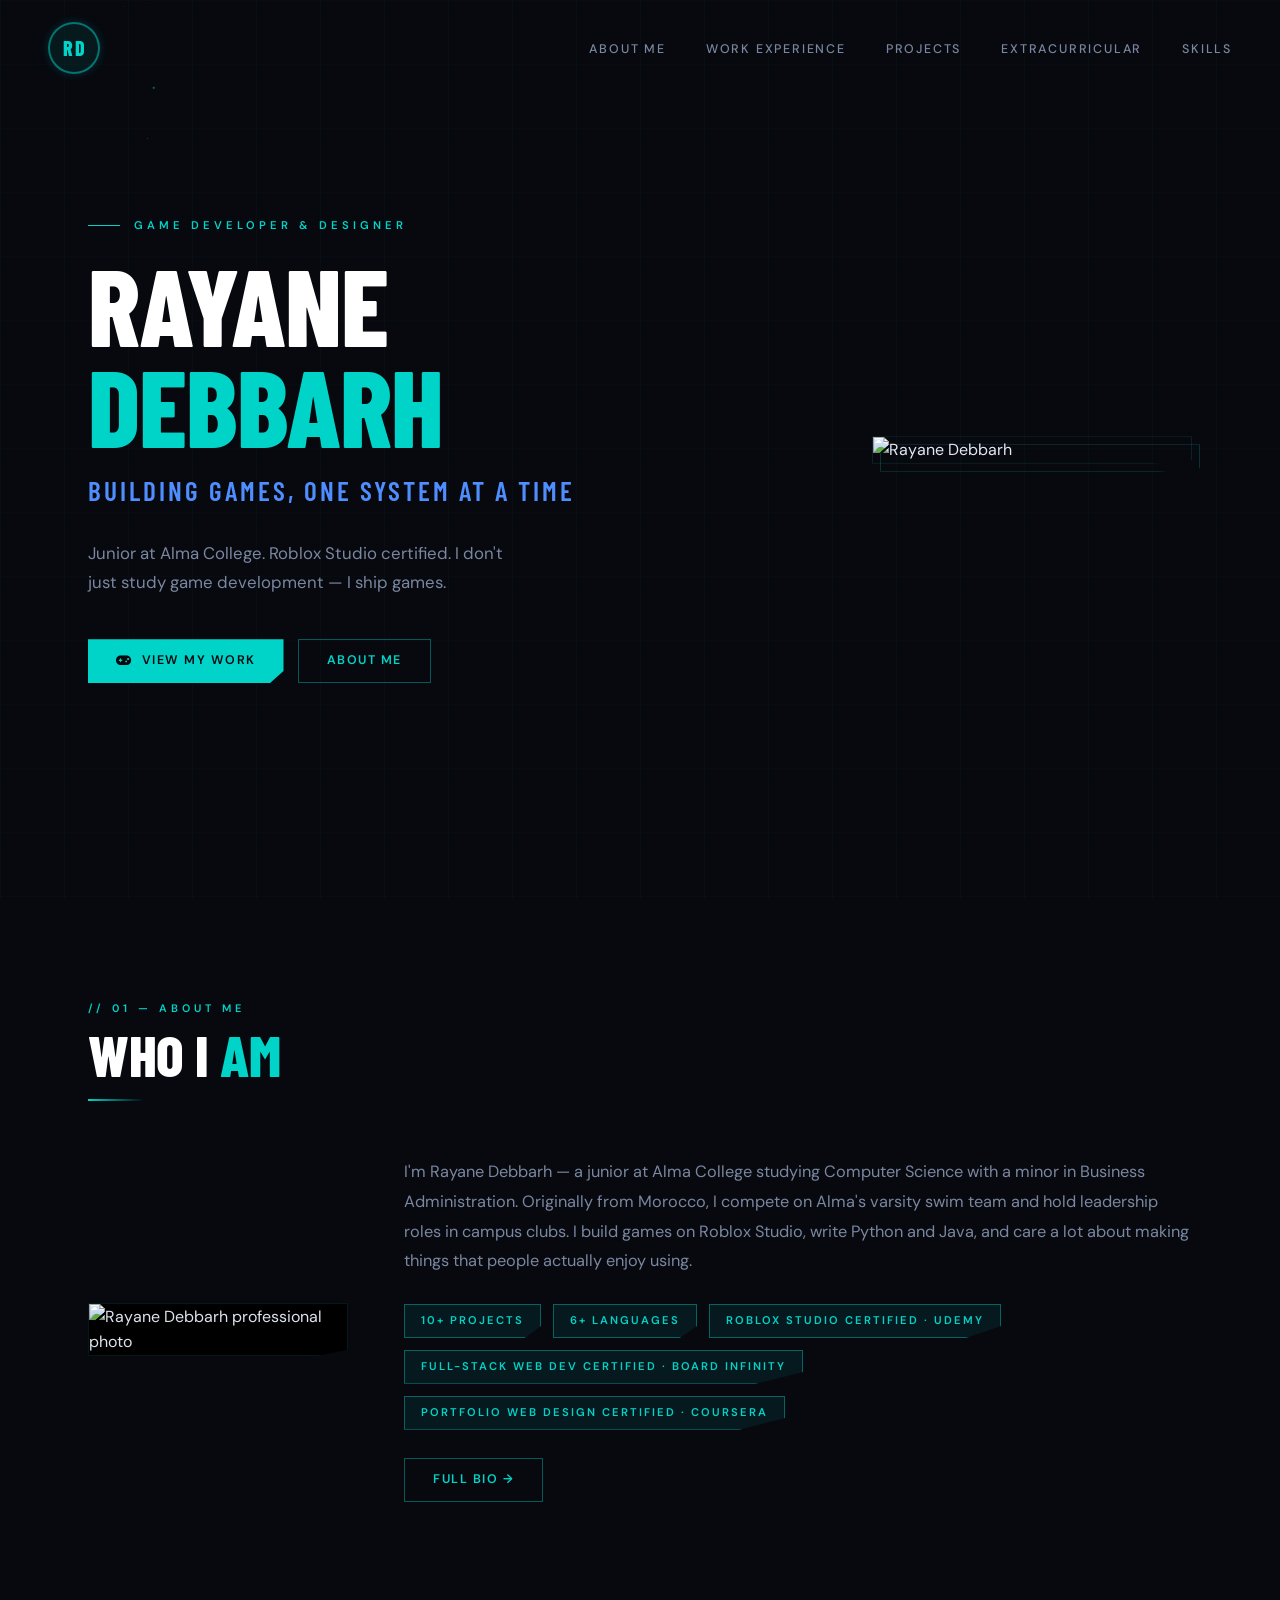
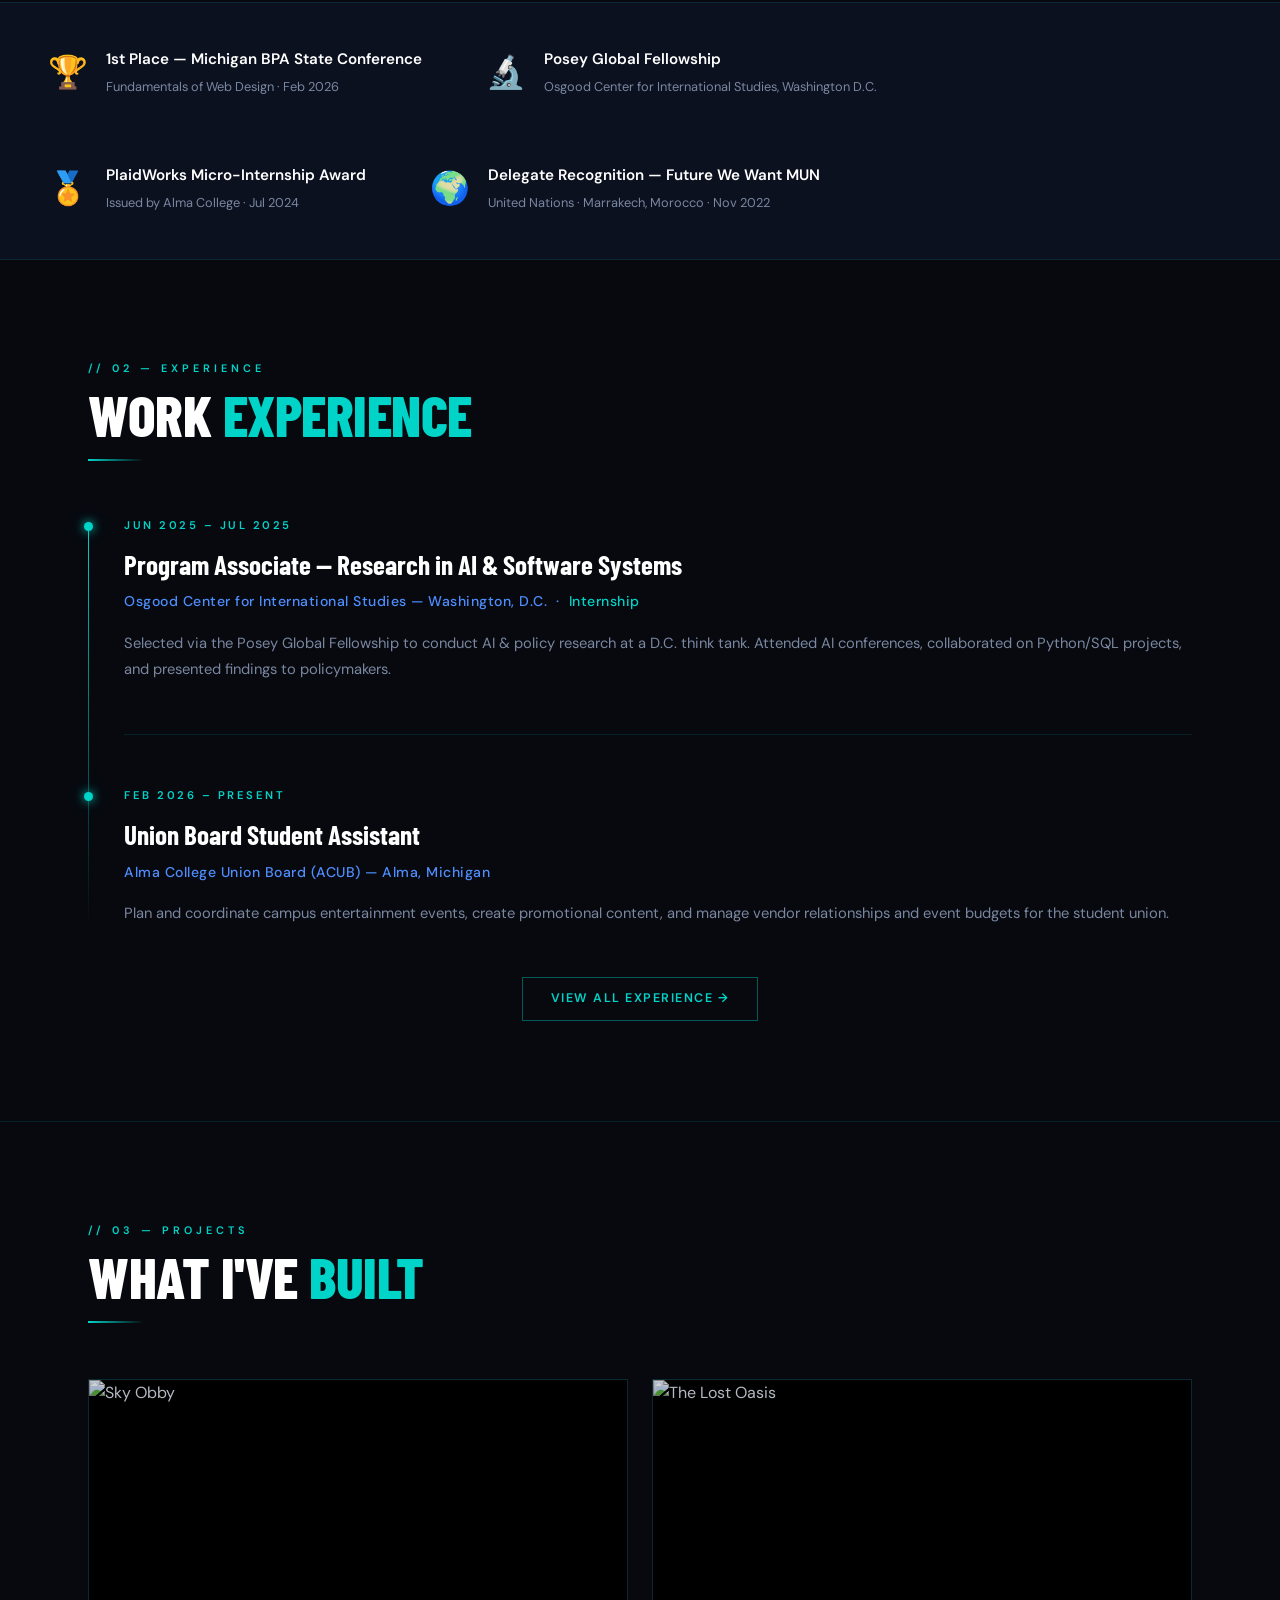
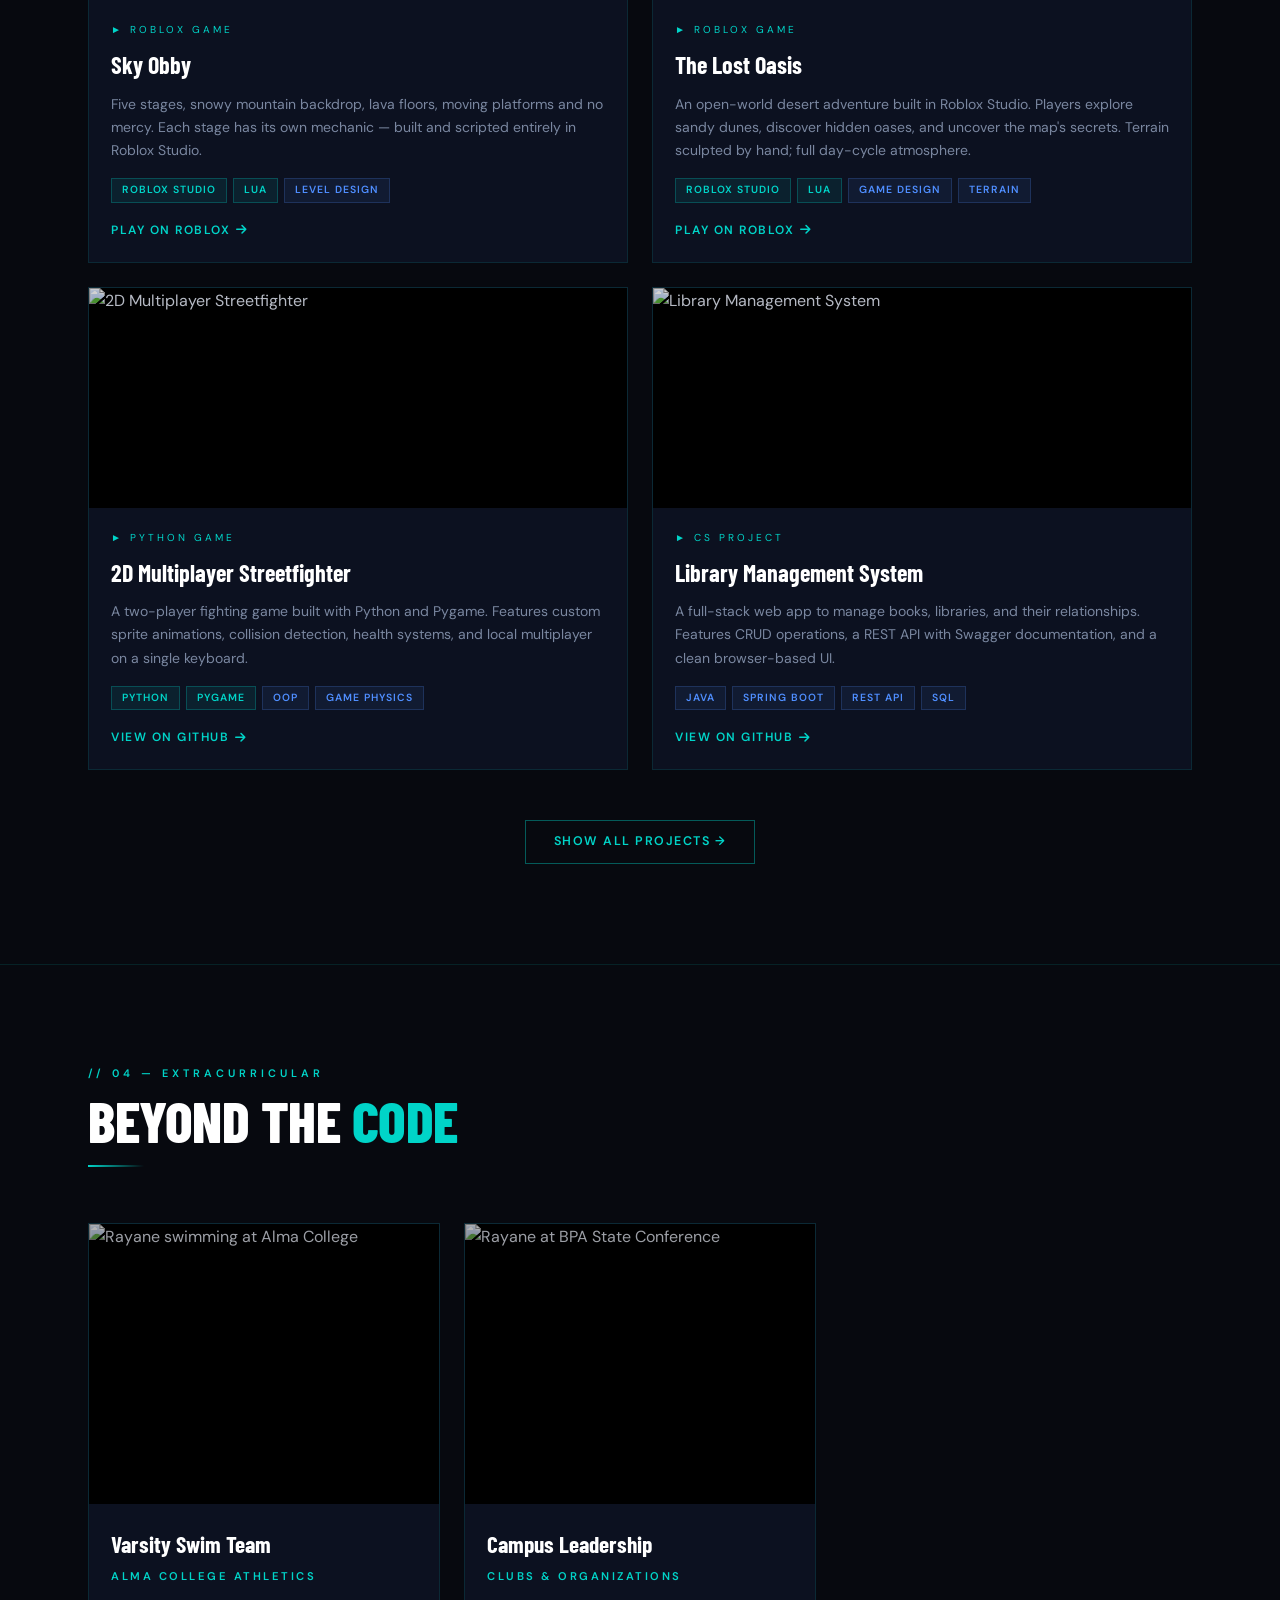
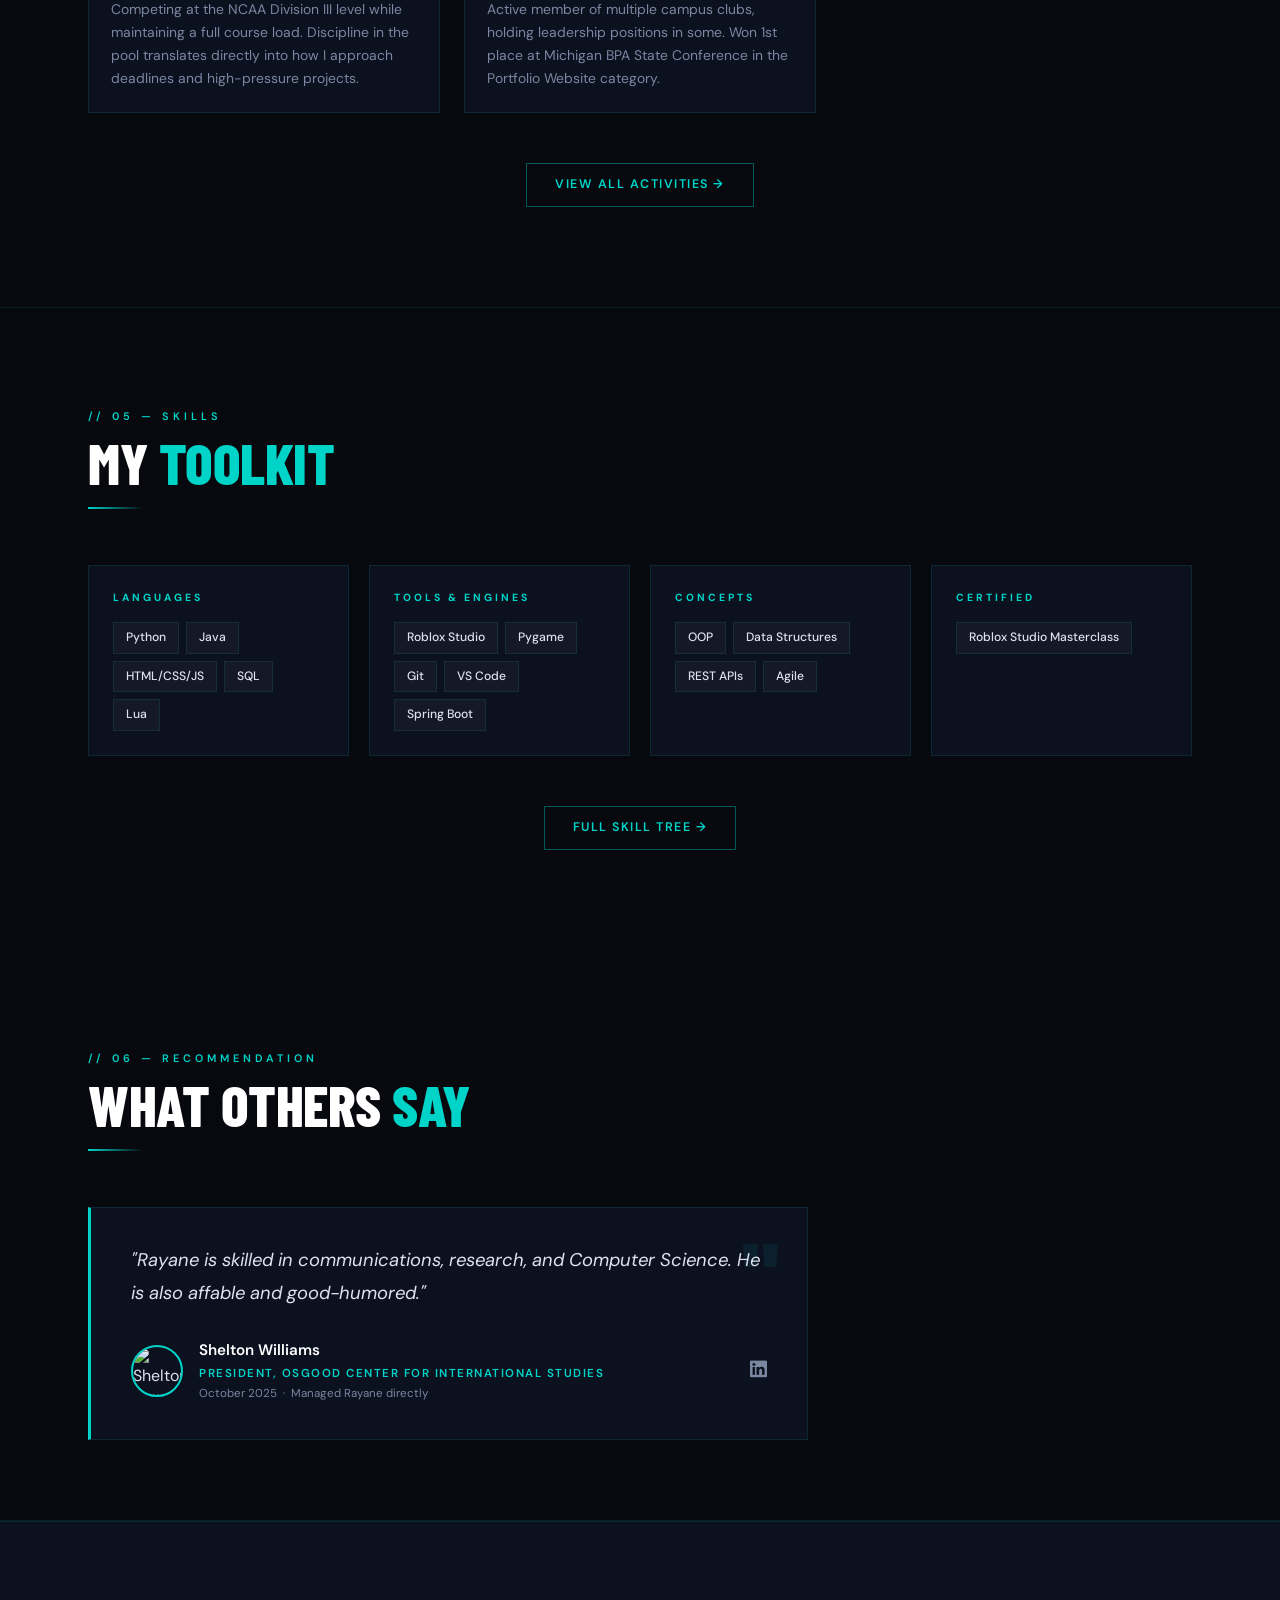
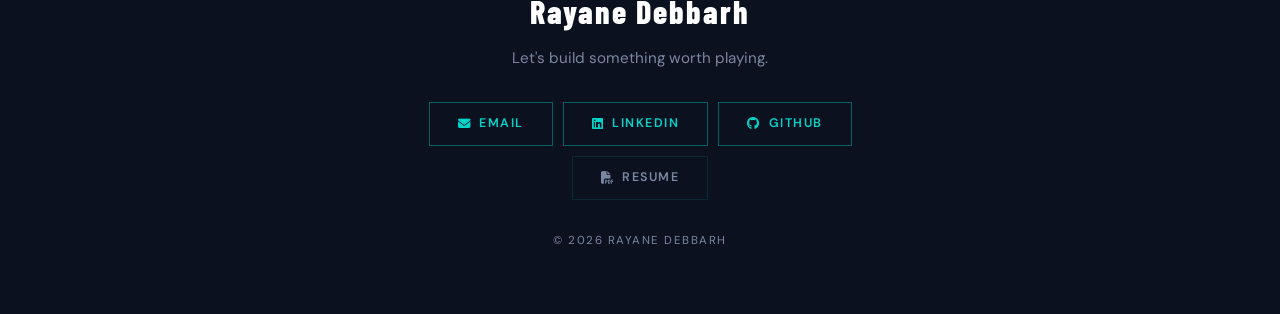
==== index.html @ fa579491 "Add files via upload" ====
<!DOCTYPE html>
<html lang="en">
<head>
  <meta charset="UTF-8" />
  <meta name="viewport" content="width=device-width, initial-scale=1.0" />
  <title>Rayane Debbarh — Game Developer & CS Student</title>
  <link rel="stylesheet" href="style.css" />
  <link rel="stylesheet" href="https://cdnjs.cloudflare.com/ajax/libs/font-awesome/6.5.0/css/all.min.css" crossorigin="anonymous" />
</head>
<body>

<!-- ══════════════════════════════════════
     HERO
══════════════════════════════════════ -->
<section class="hero" id="hero">
  <canvas id="hero-canvas"></canvas>
  <div class="hero-scanlines"></div>
  <div class="hero-grid-overlay"></div>

  <div class="hero-inner">
    <div class="hero-text">
      <p class="hero-eyebrow">Game Developer &amp; Designer</p>
      <h1 class="hero-name">RAYANE<br><span class="accent">DEBBARH</span></h1>
      <p class="hero-title">Building Games, One System at a Time</p>
      <p class="hero-tagline">Junior at Alma College. Roblox Studio certified. I don't just study game development — I ship games.</p>
      <div class="hero-cta">
        <a href="projects.html" class="btn btn-primary"><i class="fa-solid fa-gamepad"></i> View My Work</a>
        <a href="about.html" class="btn btn-outline">About Me</a>
      </div>
    </div>

    <!-- HERO PHOTO — swap src for a different headshot if needed -->
    <div class="hero-photo">
      <div class="hero-photo-frame">
        <img src="../uploads/IMG_0826.jpeg" alt="Rayane Debbarh" />
      </div>
    </div>
  </div>
</section>

<!-- ══════════════════════════════════════
     ABOUT PREVIEW
══════════════════════════════════════ -->
<section class="section" id="about-preview">
  <div class="section-header fade-in">
    <p class="section-label">// 01 — About Me</p>
    <h2 class="section-title">WHO I <span class="accent">AM</span></h2>
    <div class="section-rule"></div>
  </div>

  <div class="about-preview-grid fade-in">
    <!-- ABOUT PHOTO — swap src to change preview portrait -->
    <div class="about-preview-photo">
      <img src="../uploads/IMG_3082.jpeg" alt="Rayane Debbarh professional photo" />
    </div>
    <div>
      <p class="about-bio">I'm Rayane Debbarh — a junior at Alma College studying Computer Science with a minor in Business Administration. Originally from Morocco, I compete on Alma's varsity swim team and hold leadership roles in campus clubs. I build games on Roblox Studio, write Python and Java, and care a lot about making things that people actually enjoy using.</p>
      <div class="hud-badges">
        <span class="hud-badge">10+ Projects</span>
        <span class="hud-badge">6+ Languages</span>
        <span class="hud-badge">Roblox Studio Certified &middot; Udemy</span>
        <span class="hud-badge">Full-Stack Web Dev Certified &middot; Board Infinity</span>
        <span class="hud-badge">Portfolio Web Design Certified &middot; Coursera</span>
      </div>
      <a href="about.html" class="btn btn-outline">Full Bio &rarr;</a>
    </div>
  </div>
</section>

<!-- ══════════════════════════════════════
     AWARDS STRIP
══════════════════════════════════════ -->
<div class="awards-strip fade-in">
  <div class="awards-strip-inner">
    <div class="award-item">
      <span class="award-icon">🏆</span>
      <div class="award-text">
        <strong>1st Place — Michigan BPA State Conference</strong>
        <span>Fundamentals of Web Design · Feb 2026</span>
      </div>
    </div>
    <div class="award-item">
      <span class="award-icon">🔬</span>
      <div class="award-text">
        <strong>Posey Global Fellowship</strong>
        <span>Osgood Center for International Studies, Washington D.C.</span>
      </div>
    </div>
    <div class="award-item">
      <span class="award-icon">🏅</span>
      <div class="award-text">
        <strong>PlaidWorks Micro-Internship Award</strong>
        <span>Issued by Alma College · Jul 2024</span>
      </div>
    </div>
    <div class="award-item">
      <span class="award-icon">🌍</span>
      <div class="award-text">
        <strong>Delegate Recognition — Future We Want MUN</strong>
        <span>United Nations · Marrakech, Morocco · Nov 2022</span>
      </div>
    </div>
  </div>
</div>

<!-- ══════════════════════════════════════
     EXPERIENCE PREVIEW
══════════════════════════════════════ -->
<section class="section" id="experience-preview">
  <div class="section-header fade-in">
    <p class="section-label">// 02 — Experience</p>
    <h2 class="section-title">WORK <span class="accent">EXPERIENCE</span></h2>
    <div class="section-rule"></div>
  </div>

  <div class="timeline fade-in">
    <div class="timeline-entry">
      <div class="timeline-dot"></div>
      <p class="timeline-date">Jun 2025 – Jul 2025</p>
      <p class="timeline-role">Program Associate — Research in AI &amp; Software Systems</p>
      <p class="timeline-org">Osgood Center for International Studies — Washington, D.C. &nbsp;·&nbsp; <span style="color:var(--teal);">Internship</span></p>
      <p class="timeline-desc">Selected via the Posey Global Fellowship to conduct AI &amp; policy research at a D.C. think tank. Attended AI conferences, collaborated on Python/SQL projects, and presented findings to policymakers.</p>
    </div>
    <div class="timeline-entry">
      <div class="timeline-dot"></div>
      <p class="timeline-date">Feb 2026 – Present</p>
      <p class="timeline-role">Union Board Student Assistant</p>
      <p class="timeline-org">Alma College Union Board (ACUB) — Alma, Michigan</p>
      <p class="timeline-desc">Plan and coordinate campus entertainment events, create promotional content, and manage vendor relationships and event budgets for the student union.</p>
    </div>
  </div>

  <div class="section-footer fade-in">
    <a href="experience.html" class="btn btn-outline">View All Experience &rarr;</a>
  </div>
</section>

<hr class="full-divider" />

<!-- ══════════════════════════════════════
     PROJECTS PREVIEW (4 max)
══════════════════════════════════════ -->
<section class="section" id="projects-preview">
  <div class="section-header fade-in">
    <p class="section-label">// 03 — Projects</p>
    <h2 class="section-title">WHAT I'VE <span class="accent">BUILT</span></h2>
    <div class="section-rule"></div>
  </div>

  <div class="projects-grid fade-in">

    <!-- PROJECT 1: Sky Obby -->
    <div class="project-card">
      <img class="project-thumb" src="../uploads/Screenshot 2026-04-28 at 8.26.02 PM.png" alt="Sky Obby" />
      <div class="project-body">
        <p class="project-type">&#9658; Roblox Game</p>
        <h3 class="project-name">Sky Obby</h3>
        <p class="project-desc">Five stages, snowy mountain backdrop, lava floors, moving platforms and no mercy. Each stage has its own mechanic — built and scripted entirely in Roblox Studio.</p>
        <div class="tag-list">
          <span class="tag teal">Roblox Studio</span>
          <span class="tag teal">Lua</span>
          <span class="tag">Level Design</span>
        </div>
        <a href="https://www.roblox.com/games/88370592311845/Sky-Obby" target="_blank" rel="noopener" class="project-link">Play on Roblox <i class="fa-solid fa-arrow-right"></i></a>
      </div>
    </div>

        <!-- PROJECT 2: The Lost Oasis -->
    <div class="project-card">
      <!-- GAME THUMBNAIL: The Lost Oasis cover art -->
      <img class="project-thumb" src="../uploads/oasis.png" alt="The Lost Oasis" />
      <div class="project-body">
        <p class="project-type">&#9658; Roblox Game</p>
        <h3 class="project-name">The Lost Oasis</h3>
        <p class="project-desc">An open-world desert adventure built in Roblox Studio. Players explore sandy dunes, discover hidden oases, and uncover the map's secrets. Terrain sculpted by hand; full day-cycle atmosphere.</p>
        <div class="tag-list">
          <span class="tag teal">Roblox Studio</span>
          <span class="tag teal">Lua</span>
          <span class="tag">Game Design</span>
          <span class="tag">Terrain</span>
        </div>
        <a href="https://www.roblox.com/games/90625758455741/The-Lost-Oasis" target="_blank" rel="noopener" class="project-link">Play on Roblox <i class="fa-solid fa-arrow-right"></i></a>
      </div>
    </div>

        <!-- PROJECT 3: 2D Multiplayer Streetfighter -->
    <div class="project-card">
      <img class="project-thumb" src="../uploads/Screenshot 2026-04-28 at 8.39.51 PM.png" alt="2D Multiplayer Streetfighter" />
      <div class="project-body">
        <p class="project-type">&#9658; Python Game</p>
        <h3 class="project-name">2D Multiplayer Streetfighter</h3>
        <p class="project-desc">A two-player fighting game built with Python and Pygame. Features custom sprite animations, collision detection, health systems, and local multiplayer on a single keyboard.</p>
        <div class="tag-list">
          <span class="tag teal">Python</span>
          <span class="tag teal">Pygame</span>
          <span class="tag">OOP</span>
          <span class="tag">Game Physics</span>
        </div>
        <a href="https://github.com/rayanedebbarh/2D_Streetfighter" target="_blank" rel="noopener" class="project-link">View on GitHub <i class="fa-solid fa-arrow-right"></i></a>
      </div>
    </div>

    <!-- PROJECT 4: Library Management System -->
    <div class="project-card">
      <!-- LIBRARY SYSTEM SCREENSHOT -->
      <img class="project-thumb" src="../uploads/Screenshot 2026-04-28 at 8.06.17 PM.png" alt="Library Management System" />
      <div class="project-body">
        <p class="project-type">&#9658; CS Project</p>
        <h3 class="project-name">Library Management System</h3>
        <p class="project-desc">A full-stack web app to manage books, libraries, and their relationships. Features CRUD operations, a REST API with Swagger documentation, and a clean browser-based UI.</p>
        <div class="tag-list">
          <span class="tag">Java</span>
          <span class="tag">Spring Boot</span>
          <span class="tag">REST API</span>
          <span class="tag">SQL</span>
        </div>
        <a href="#" class="project-link">View on GitHub <i class="fa-solid fa-arrow-right"></i></a>
      </div>
    </div>

  </div>

  <div class="section-footer fade-in">
    <a href="projects.html" class="btn btn-outline">Show All Projects &rarr;</a>
  </div>
</section>

<hr class="full-divider" />

<!-- ══════════════════════════════════════
     EXTRACURRICULAR PREVIEW
══════════════════════════════════════ -->
<section class="section" id="extras-preview">
  <div class="section-header fade-in">
    <p class="section-label">// 04 — Extracurricular</p>
    <h2 class="section-title">BEYOND THE <span class="accent">CODE</span></h2>
    <div class="section-rule"></div>
  </div>

  <div class="extras-grid fade-in">
    <div class="extra-card">
      <!-- SWIM PHOTO — competitive swimmer in pool -->
      <img class="extra-thumb" src="../uploads/IMG_1449.jpeg" alt="Rayane swimming at Alma College" />
      <div class="extra-body">
        <h3 class="extra-title">Varsity Swim Team</h3>
        <p class="extra-sub">Alma College Athletics</p>
        <p class="extra-desc">Competing at the NCAA Division III level while maintaining a full course load. Discipline in the pool translates directly into how I approach deadlines and high-pressure projects.</p>
      </div>
    </div>
    <div class="extra-card">
      <!-- AWARD/LEADERSHIP PHOTO -->
      <img class="extra-thumb" src="../uploads/IMG_1140.jpeg" alt="Rayane at BPA State Conference" />
      <div class="extra-body">
        <h3 class="extra-title">Campus Leadership</h3>
        <p class="extra-sub">Clubs &amp; Organizations</p>
        <p class="extra-desc">Active member of multiple campus clubs, holding leadership positions in some. Won 1st place at Michigan BPA State Conference in the Portfolio Website category.</p>
      </div>
    </div>
  </div>

  <div class="section-footer fade-in">
    <a href="extracurricular.html" class="btn btn-outline">View All Activities &rarr;</a>
  </div>
</section>

<hr class="full-divider" />

<!-- ══════════════════════════════════════
     SKILLS PREVIEW
══════════════════════════════════════ -->
<section class="section" id="skills-preview">
  <div class="section-header fade-in">
    <p class="section-label">// 05 — Skills</p>
    <h2 class="section-title">MY <span class="accent">TOOLKIT</span></h2>
    <div class="section-rule"></div>
  </div>

  <div class="skills-preview-grid fade-in">
    <div class="skill-group">
      <p class="skill-group-label">Languages</p>
      <div class="skill-pills">
        <span class="skill-pill">Python</span>
        <span class="skill-pill">Java</span>
        <span class="skill-pill">HTML/CSS/JS</span>
        <span class="skill-pill">SQL</span>
        <span class="skill-pill">Lua</span>
      </div>
    </div>
    <div class="skill-group">
      <p class="skill-group-label">Tools &amp; Engines</p>
      <div class="skill-pills">
        <span class="skill-pill">Roblox Studio</span>
        <span class="skill-pill">Pygame</span>
        <span class="skill-pill">Git</span>
        <span class="skill-pill">VS Code</span>
        <span class="skill-pill">Spring Boot</span>
      </div>
    </div>
    <div class="skill-group">
      <p class="skill-group-label">Concepts</p>
      <div class="skill-pills">
        <span class="skill-pill">OOP</span>
        <span class="skill-pill">Data Structures</span>
        <span class="skill-pill">REST APIs</span>
        <span class="skill-pill">Agile</span>
      </div>
    </div>
    <div class="skill-group">
      <p class="skill-group-label">Certified</p>
      <div class="skill-pills">
        <span class="skill-pill">Roblox Studio Masterclass</span>
      </div>
    </div>
  </div>

  <div class="section-footer fade-in">
    <a href="skills.html" class="btn btn-outline">Full Skill Tree &rarr;</a>
  </div>
</section>

<!-- ══════════════════════════════════════
     RECOMMENDATION
══════════════════════════════════════ -->
<section class="section" id="recommendation" style="padding-bottom:80px;">
  <div class="section-header fade-in">
    <p class="section-label">// 06 — Recommendation</p>
    <h2 class="section-title">WHAT OTHERS <span class="accent">SAY</span></h2>
    <div class="section-rule"></div>
  </div>

  <div class="fade-in" style="max-width:720px;">
    <div style="
      background:var(--bg-card);
      border:1px solid var(--border);
      border-left:3px solid var(--teal);
      padding:36px 40px;
      position:relative;
    ">
      <!-- quote mark -->
      <span style="
        position:absolute;top:18px;right:28px;
        font-family:var(--heading);font-size:6rem;font-weight:800;
        color:rgba(0,212,200,0.08);line-height:1;pointer-events:none;
        user-select:none;
      ">"</span>

      <p style="
        font-size:1.15rem;color:var(--text);line-height:1.8;
        font-style:italic;margin-bottom:28px;text-wrap:pretty;
        position:relative;z-index:1;
      ">
        "Rayane is skilled in communications, research, and Computer Science. He is also affable and good-humored."
      </p>

      <div style="display:flex;align-items:center;gap:16px;">
        <img src="../uploads/Screenshot 2026-04-28 at 10.01.56 PM.png" alt="Shelton Williams"
          style="width:52px;height:52px;border-radius:50%;object-fit:cover;object-position:center top;border:2px solid var(--teal);" />
        <div>
          <p style="color:#fff;font-weight:600;font-size:0.95rem;margin-bottom:2px;">Shelton Williams</p>
          <p style="color:var(--teal);font-size:0.72rem;font-weight:600;letter-spacing:1.5px;text-transform:uppercase;">
            President, Osgood Center for International Studies
          </p>
          <p style="color:var(--text-muted);font-size:0.72rem;margin-top:2px;">October 2025 &nbsp;·&nbsp; Managed Rayane directly</p>
        </div>
        <a href="https://www.linkedin.com/in/rayane-debbarh" target="_blank" rel="noopener"
          style="margin-left:auto;color:var(--text-muted);font-size:1.2rem;transition:color 0.2s;"
          title="View on LinkedIn">
          <i class="fa-brands fa-linkedin"></i>
        </a>
      </div>
    </div>
  </div>
</section>

<hr class="full-divider" />

<!-- shared.js?v=3 injects nav + footer -->
<script src="shared.js?v=3"></script>

<script>
// ── HERO PARTICLE CANVAS ─────────────────────────────────
(function () {
  var canvas = document.getElementById('hero-canvas');
  if (!canvas) return;
  var ctx = canvas.getContext('2d');
  var W, H, particles = [];

  function resize() {
    W = canvas.width = canvas.offsetWidth;
    H = canvas.height = canvas.offsetHeight;
  }

  function spawn() {
    particles = [];
    var count = Math.floor((W * H) / 10000);
    for (var i = 0; i < count; i++) {
      particles.push({
        x: Math.random() * W,
        y: Math.random() * H,
        r: Math.random() * 1.4 + 0.2,
        vy: -(Math.random() * 0.35 + 0.08),
        vx: (Math.random() - 0.5) * 0.15,
        alpha: Math.random() * 0.55 + 0.1
      });
    }
  }

  function draw() {
    ctx.clearRect(0, 0, W, H);
    for (var i = 0; i < particles.length; i++) {
      var p = particles[i];
      ctx.beginPath();
      ctx.arc(p.x, p.y, p.r, 0, Math.PI * 2);
      ctx.fillStyle = 'rgba(0,212,200,' + p.alpha + ')';
      ctx.fill();
      p.x += p.vx;
      p.y += p.vy;
      if (p.y < -4) { p.y = H + 4; p.x = Math.random() * W; }
      if (p.x < -4) p.x = W + 4;
      if (p.x > W + 4) p.x = -4;
    }
    requestAnimationFrame(draw);
  }

  resize(); spawn(); draw();
  window.addEventListener('resize', function () { resize(); spawn(); });
})();
</script>

</body>
</html>
---- style.css ----
@import url('https://fonts.googleapis.com/css2?family=Barlow+Condensed:wght@400;600;700;800&family=DM+Sans:ital,opsz,wght@0,9..40,300;0,9..40,400;0,9..40,500;0,9..40,600;1,9..40,400&display=swap');

:root {
  --bg: #07090f;
  --bg-card: #0c1120;
  --bg-card-2: #0f1527;
  --border: rgba(0,212,200,0.12);
  --teal: #00d4c8;
  --teal-dim: rgba(0,212,200,0.08);
  --blue: #4f8eff;
  --text: #dde2ee;
  --text-muted: #7a87a0;
  --heading: 'Barlow Condensed', sans-serif;
  --body: 'DM Sans', sans-serif;
}

*, *::before, *::after { margin: 0; padding: 0; box-sizing: border-box; }
html { scroll-behavior: smooth; }
body { background: var(--bg); color: var(--text); font-family: var(--body); line-height: 1.6; overflow-x: hidden; }
img { display: block; max-width: 100%; }
a { color: inherit; }

/* ─── NAVBAR ─────────────────────────────────────────────── */
.navbar {
  position: fixed; top: 0; left: 0; right: 0; z-index: 200;
  padding: 22px 48px;
  transition: background 0.35s, padding 0.35s, border-color 0.35s;
  border-bottom: 1px solid transparent;
}
.navbar.scrolled {
  background: rgba(7,9,15,0.90);
  backdrop-filter: blur(20px);
  padding: 14px 48px;
  border-bottom-color: var(--border);
}
.nav-inner { max-width: 1200px; margin: 0 auto; display: flex; align-items: center; justify-content: space-between; }
.nav-logo {
  font-family: var(--heading); font-size: 1.5rem; font-weight: 800;
  color: var(--teal); text-decoration: none; letter-spacing: 3px;
}
.nav-links { display: flex; gap: 40px; list-style: none; }
.nav-links a {
  color: var(--text-muted); text-decoration: none;
  font-size: 0.78rem; font-weight: 500; letter-spacing: 1.8px; text-transform: uppercase;
  transition: color 0.2s; position: relative; padding-bottom: 2px;
}
.nav-links a::after {
  content: ''; position: absolute; bottom: -2px; left: 0; width: 0; height: 1px;
  background: var(--teal); transition: width 0.25s;
}
.nav-links a:hover, .nav-links a.active { color: var(--teal); }
.nav-links a:hover::after, .nav-links a.active::after { width: 100%; }
.nav-hamburger { display: none; background: none; border: 1px solid var(--border); color: var(--text); width: 36px; height: 36px; cursor: pointer; font-size: 1rem; transition: border-color 0.2s; }
.nav-hamburger:hover { border-color: var(--teal); color: var(--teal); }

/* ─── BUTTONS ─────────────────────────────────────────────── */
.btn {
  display: inline-flex; align-items: center; gap: 8px;
  padding: 11px 28px; font-family: var(--body); font-size: 0.78rem;
  font-weight: 600; letter-spacing: 1.5px; text-transform: uppercase;
  text-decoration: none; cursor: pointer; border: none; transition: all 0.22s;
}
.btn-primary {
  background: var(--teal); color: #07090f;
  clip-path: polygon(0 0, 100% 0, 100% 72%, 93% 100%, 0 100%);
}
.btn-primary:hover { background: #00ece4; transform: translateY(-2px); }
.btn-outline {
  background: transparent; color: var(--teal);
  border: 1px solid rgba(0,212,200,0.4);
}
.btn-outline:hover { background: var(--teal-dim); border-color: var(--teal); }
.btn-ghost { background: transparent; color: var(--text-muted); border: 1px solid var(--border); }
.btn-ghost:hover { color: var(--text); border-color: rgba(255,255,255,0.2); }

/* ─── HERO ─────────────────────────────────────────────────── */
.hero {
  position: relative; min-height: 100vh;
  display: flex; align-items: center; overflow: hidden;
}
#hero-canvas { position: absolute; inset: 0; z-index: 0; }
.hero-scanlines {
  position: absolute; inset: 0; z-index: 1; pointer-events: none;
  background-image: repeating-linear-gradient(0deg, transparent, transparent 3px, rgba(0,0,0,0.08) 3px, rgba(0,0,0,0.08) 4px);
}
.hero-grid-overlay {
  position: absolute; inset: 0; z-index: 1; pointer-events: none;
  background-image: linear-gradient(rgba(0,212,200,0.025) 1px, transparent 1px), linear-gradient(90deg, rgba(0,212,200,0.025) 1px, transparent 1px);
  background-size: 64px 64px;
}
.hero-inner {
  position: relative; z-index: 2;
  max-width: 1200px; margin: 0 auto; padding: 0 48px;
  display: flex; align-items: center; gap: 80px; width: 100%;
}
.hero-text { flex: 1; }
.hero-eyebrow {
  font-size: 0.7rem; font-weight: 600; letter-spacing: 4px; text-transform: uppercase;
  color: var(--teal); margin-bottom: 18px;
  display: flex; align-items: center; gap: 14px;
}
.hero-eyebrow::before { content: ''; width: 32px; height: 1px; background: var(--teal); flex-shrink: 0; }
.hero-name {
  font-family: var(--heading); font-size: clamp(3.8rem, 8.5vw, 7.5rem);
  font-weight: 800; line-height: 0.93; letter-spacing: -1px; color: #fff; margin-bottom: 14px;
}
.hero-name .accent { color: var(--teal); }
.hero-title {
  font-family: var(--heading); font-size: clamp(1.1rem, 2.5vw, 1.7rem);
  font-weight: 600; color: var(--blue); letter-spacing: 3px; text-transform: uppercase; margin-bottom: 26px;
}
.hero-tagline { font-size: 1.05rem; color: var(--text-muted); max-width: 440px; margin-bottom: 42px; line-height: 1.75; text-wrap: pretty; }
.hero-cta { display: flex; gap: 14px; flex-wrap: wrap; }
.hero-photo { flex-shrink: 0; width: 320px; }
.hero-photo-frame {
  position: relative;
  width: 100%;
}
.hero-photo-frame img {
  width: 100%; max-height: 420px; object-fit: contain;
  filter: grayscale(12%) contrast(1.05);
  clip-path: polygon(0 0, 100% 0, 100% 87%, 87% 100%, 0 100%);
  border: 1px solid var(--border); background: transparent;
}
.hero-photo-frame::after {
  content: ''; position: absolute; bottom: -8px; right: -8px;
  width: 100%; height: 100%;
  border: 1px solid rgba(0,212,200,0.2);
  clip-path: polygon(0 0, 100% 0, 100% 87%, 87% 100%, 0 100%);
  z-index: -1;
}

/* ─── SECTION SHARED ─────────────────────────────────────── */
.section { padding: 100px 48px; max-width: 1200px; margin: 0 auto; }
.section-header { margin-bottom: 56px; }
.section-label {
  font-size: 0.68rem; font-weight: 600; letter-spacing: 4px;
  text-transform: uppercase; color: var(--teal); margin-bottom: 10px;
}
.section-title {
  font-family: var(--heading); font-size: clamp(2rem, 5vw, 3.6rem);
  font-weight: 800; color: #fff; line-height: 0.97; letter-spacing: -0.5px;
}
.section-title .accent { color: var(--teal); }
.section-rule { width: 56px; height: 2px; background: linear-gradient(90deg, var(--teal), transparent); margin-top: 16px; }
.section-footer { margin-top: 50px; display: flex; justify-content: center; }

/* ─── FADE IN ─────────────────────────────────────────────── */
.fade-in { opacity: 0; transform: translateY(28px); transition: opacity 0.65s ease, transform 0.65s ease; }
.fade-in.visible { opacity: 1; transform: none; }
.fade-in.delay-1 { transition-delay: 0.1s; }
.fade-in.delay-2 { transition-delay: 0.2s; }
.fade-in.delay-3 { transition-delay: 0.3s; }

/* ─── ABOUT PREVIEW ──────────────────────────────────────── */
.about-preview-grid { display: grid; grid-template-columns: 260px 1fr; gap: 56px; align-items: center; }
.about-preview-photo img {
  width: 100%; max-height: 340px; object-fit: contain;
  background: #000;
  clip-path: polygon(0 0, 100% 0, 100% 88%, 88% 100%, 0 100%);
  border: 1px solid var(--border); filter: grayscale(10%);
}
.about-bio { font-size: 1.02rem; color: var(--text-muted); line-height: 1.82; margin-bottom: 28px; text-wrap: pretty; }
.hud-badges { display: flex; gap: 12px; flex-wrap: wrap; margin-bottom: 28px; }
.hud-badge {
  padding: 7px 16px; border: 1px solid rgba(0,212,200,0.4); color: var(--teal);
  font-size: 0.7rem; font-weight: 600; letter-spacing: 2px; text-transform: uppercase;
  background: var(--teal-dim);
  clip-path: polygon(0 0, 100% 0, 100% 65%, 88% 100%, 0 100%);
}

/* ─── AWARDS STRIP ───────────────────────────────────────── */
.awards-strip {
  background: var(--bg-card); border-top: 1px solid var(--border); border-bottom: 1px solid var(--border);
  padding: 44px 48px;
}
.awards-strip-inner { max-width: 1200px; margin: 0 auto; display: flex; gap: 64px; flex-wrap: wrap; align-items: center; }
.award-item { display: flex; align-items: center; gap: 18px; }
.award-icon { font-size: 2rem; }
.award-text strong { display: block; color: #fff; font-weight: 600; font-size: 0.95rem; margin-bottom: 2px; }
.award-text span { color: var(--text-muted); font-size: 0.8rem; }

/* ─── TIMELINE ───────────────────────────────────────────── */
.timeline { position: relative; padding-left: 36px; }
.timeline::before {
  content: ''; position: absolute; left: 0; top: 8px; bottom: 0; width: 1px;
  background: linear-gradient(to bottom, var(--teal) 0%, transparent 100%);
}
.timeline-entry { position: relative; margin-bottom: 52px; padding-bottom: 52px; border-bottom: 1px solid var(--border); }
.timeline-entry:last-child { border-bottom: none; margin-bottom: 0; padding-bottom: 0; }
.timeline-dot {
  position: absolute; left: -40px; top: 5px;
  width: 9px; height: 9px; border-radius: 50%;
  background: var(--teal); box-shadow: 0 0 10px var(--teal), 0 0 20px rgba(0,212,200,0.3);
}
.timeline-date { font-size: 0.7rem; font-weight: 600; letter-spacing: 2.5px; text-transform: uppercase; color: var(--teal); margin-bottom: 8px; }
.timeline-role { font-family: var(--heading); font-size: 1.7rem; font-weight: 700; color: #fff; margin-bottom: 4px; }
.timeline-org { color: var(--blue); font-size: 0.88rem; font-weight: 500; margin-bottom: 18px; letter-spacing: 0.5px; }
.timeline-desc { color: var(--text-muted); font-size: 0.92rem; line-height: 1.75; }
.timeline-bullets { color: var(--text-muted); font-size: 0.92rem; line-height: 1.75; padding-left: 18px; }
.timeline-bullets li { margin-bottom: 6px; }

/* ─── PROJECT CARDS ──────────────────────────────────────── */
.projects-grid { display: grid; grid-template-columns: repeat(2, 1fr); gap: 24px; }
.projects-grid.three-col { grid-template-columns: repeat(3, 1fr); }
.project-card {
  background: var(--bg-card); border: 1px solid var(--border);
  overflow: hidden; transition: border-color 0.25s, transform 0.25s, box-shadow 0.25s;
  position: relative; display: flex; flex-direction: column;
}
.project-card:hover {
  border-color: var(--teal); transform: translateY(-4px);
  box-shadow: 0 16px 48px rgba(0,212,200,0.1);
}
.project-card.featured { grid-column: span 1; }
.project-thumb {
  width: 100%; height: 220px; object-fit: contain;
  background: #000; display: block;
  filter: brightness(0.82); transition: filter 0.3s;
}
.project-card:hover .project-thumb { filter: brightness(0.97); }
.project-thumb-placeholder {
  width: 100%; height: 200px;
  background: repeating-linear-gradient(45deg, #0d1221, #0d1221 8px, #111829 8px, #111829 16px);
  display: flex; align-items: center; justify-content: center;
  font-size: 0.72rem; color: var(--text-muted); letter-spacing: 1px; font-family: monospace;
  text-align: center; padding: 20px;
}
.project-body { padding: 22px; flex: 1; display: flex; flex-direction: column; }
.project-type { font-size: 0.63rem; letter-spacing: 3px; text-transform: uppercase; color: var(--teal); margin-bottom: 8px; }
.project-name { font-family: var(--heading); font-size: 1.5rem; font-weight: 700; color: #fff; margin-bottom: 8px; }
.project-desc { font-size: 0.875rem; color: var(--text-muted); line-height: 1.65; margin-bottom: 16px; flex: 1; text-wrap: pretty; }
.tag-list { display: flex; gap: 6px; flex-wrap: wrap; margin-bottom: 18px; }
.tag {
  padding: 3px 10px; font-size: 0.65rem; font-weight: 600; letter-spacing: 1px; text-transform: uppercase;
  background: rgba(79,142,255,0.08); color: var(--blue); border: 1px solid rgba(79,142,255,0.2);
}
.tag.teal { background: var(--teal-dim); color: var(--teal); border-color: rgba(0,212,200,0.25); }
.project-link {
  font-size: 0.75rem; font-weight: 600; letter-spacing: 1.5px; text-transform: uppercase;
  color: var(--teal); text-decoration: none; display: inline-flex; align-items: center; gap: 6px;
  transition: gap 0.2s; margin-top: auto;
}
.project-link:hover { gap: 10px; }

/* ─── SKILLS ─────────────────────────────────────────────── */
.skills-preview-grid { display: grid; grid-template-columns: repeat(auto-fill, minmax(230px, 1fr)); gap: 20px; }
.skill-group { background: var(--bg-card); border: 1px solid var(--border); padding: 24px; transition: border-color 0.22s; }
.skill-group:hover { border-color: rgba(0,212,200,0.35); }
.skill-group-label { font-size: 0.65rem; font-weight: 700; letter-spacing: 3px; text-transform: uppercase; color: var(--teal); margin-bottom: 16px; }
.skill-pills { display: flex; flex-wrap: wrap; gap: 7px; }
.skill-pill {
  padding: 5px 12px; font-size: 0.76rem; font-weight: 500;
  background: rgba(255,255,255,0.03); color: var(--text); border: 1px solid var(--border);
  transition: border-color 0.2s, color 0.2s;
}
.skill-pill:hover { border-color: var(--teal); color: var(--teal); }

/* ─── EXTRAS CARDS ───────────────────────────────────────── */
.extras-grid { display: grid; grid-template-columns: repeat(auto-fill, minmax(300px, 1fr)); gap: 24px; }
.extra-card { background: var(--bg-card); border: 1px solid var(--border); overflow: hidden; transition: border-color 0.25s, transform 0.25s; }
.extra-card:hover { border-color: var(--teal); transform: translateY(-4px); }
.extra-thumb {
  width: 100%; height: 280px; object-fit: contain;
  background: #000; display: block;
  filter: brightness(0.7) saturate(0.8); transition: filter 0.3s;
}
.extra-card:hover .extra-thumb { filter: brightness(0.85) saturate(0.9); }
.extra-body { padding: 22px; }
.extra-title { font-family: var(--heading); font-size: 1.45rem; font-weight: 700; color: #fff; margin-bottom: 5px; }
.extra-sub { color: var(--teal); font-size: 0.7rem; font-weight: 600; letter-spacing: 2.5px; text-transform: uppercase; margin-bottom: 12px; }
.extra-desc { color: var(--text-muted); font-size: 0.87rem; line-height: 1.65; }

/* ─── FOOTER ─────────────────────────────────────────────── */
.site-footer { background: var(--bg-card); border-top: 1px solid var(--border); padding: 64px 48px; text-align: center; }
.footer-inner { max-width: 560px; margin: 0 auto; }
.footer-name { font-family: var(--heading); font-size: 2rem; font-weight: 800; color: #fff; letter-spacing: 2px; margin-bottom: 8px; }
.footer-tagline { color: var(--text-muted); font-size: 0.95rem; margin-bottom: 32px; }
.footer-links { display: flex; gap: 10px; justify-content: center; flex-wrap: wrap; margin-bottom: 32px; }
.footer-copy { color: var(--text-muted); font-size: 0.72rem; letter-spacing: 1.5px; text-transform: uppercase; }

/* ─── PAGE HERO ──────────────────────────────────────────── */
.page-hero { padding: 148px 48px 72px; max-width: 1200px; margin: 0 auto; }
.page-hero-label {
  font-size: 0.68rem; letter-spacing: 4px; text-transform: uppercase; color: var(--teal);
  margin-bottom: 12px; display: flex; align-items: center; gap: 14px;
}
.page-hero-label::before { content: ''; width: 24px; height: 1px; background: var(--teal); }
.page-hero-title {
  font-family: var(--heading); font-size: clamp(3rem, 7vw, 5.5rem);
  font-weight: 800; color: #fff; line-height: 0.95; margin-bottom: 22px;
}
.page-hero-title .accent { color: var(--teal); }
.page-hero-sub { color: var(--text-muted); font-size: 1.05rem; max-width: 540px; line-height: 1.75; text-wrap: pretty; }
.page-content { max-width: 1200px; margin: 0 auto; padding: 0 48px 100px; }

/* ─── ABOUT FULL ─────────────────────────────────────────── */
.about-full-grid { display: grid; grid-template-columns: 300px 1fr; gap: 64px; align-items: start; }
.about-full-photo img {
  width: 100%; height: auto; object-fit: contain; background: #000;
  border: 1px solid var(--border);
  clip-path: polygon(0 0, 100% 0, 100% 88%, 88% 100%, 0 100%); filter: grayscale(8%);
}
.about-photo-caption { color: var(--text-muted); font-size: 0.75rem; margin-top: 12px; letter-spacing: 1px; }
.about-body-text { font-size: 1.02rem; color: var(--text-muted); line-height: 1.85; margin-bottom: 28px; text-wrap: pretty; }
.about-section-heading {
  font-family: var(--heading); font-size: 0.82rem; font-weight: 700;
  letter-spacing: 3px; text-transform: uppercase; color: var(--teal);
  margin-bottom: 16px; margin-top: 36px;
  display: flex; align-items: center; gap: 12px;
}
.about-section-heading::before { content: '//'; opacity: 0.5; }
.about-extra-photos { display: grid; grid-template-columns: repeat(2, 1fr); gap: 12px; margin-top: 20px; }
.about-extra-photos img { width: 100%; height: 300px; object-fit: contain; background: #000; filter: brightness(0.8); border: 1px solid var(--border); }

/* ─── SKILLS FULL ────────────────────────────────────────── */
.skills-tree { display: grid; grid-template-columns: repeat(auto-fill, minmax(270px, 1fr)); gap: 20px; }
.skills-node { background: var(--bg-card); border: 1px solid var(--border); padding: 28px; transition: border-color 0.22s; }
.skills-node:hover { border-color: rgba(0,212,200,0.3); }
.skills-node-head {
  display: flex; align-items: center; gap: 12px;
  padding-bottom: 18px; margin-bottom: 20px; border-bottom: 1px solid var(--border);
}
.skills-node-icon { font-size: 1.4rem; }
.skills-node-title { font-family: var(--heading); font-size: 0.88rem; font-weight: 700; letter-spacing: 3px; text-transform: uppercase; color: var(--teal); }
.cert-card {
  background: var(--bg-card-2); border: 1px solid var(--border);
  padding: 20px 24px; display: flex; align-items: center; gap: 16px;
  transition: border-color 0.22s;
}
.cert-card:hover { border-color: var(--teal); }
.cert-icon { font-size: 1.8rem; }
.cert-name { color: #fff; font-weight: 600; font-size: 0.92rem; margin-bottom: 3px; }
.cert-meta { color: var(--text-muted); font-size: 0.78rem; }

/* ─── DIVIDER ────────────────────────────────────────────── */
.full-divider { border: none; border-top: 1px solid var(--border); margin: 0; }

/* ─── RESPONSIVE ─────────────────────────────────────────── */
@media (max-width: 960px) {
  .hero-inner { flex-direction: column-reverse; text-align: center; gap: 40px; padding: 0 32px; }
  .hero-photo { width: 240px; }
  .hero-eyebrow { justify-content: center; }
  .hero-tagline { margin-left: auto; margin-right: auto; }
  .hero-cta { justify-content: center; }
  .about-preview-grid { grid-template-columns: 1fr; }
  .about-preview-photo { max-width: 260px; margin: 0 auto; }
  .about-full-grid { grid-template-columns: 1fr; }
  .projects-grid { grid-template-columns: 1fr; }
  .projects-grid.three-col { grid-template-columns: repeat(2, 1fr); }
}
@media (max-width: 700px) {
  .navbar { padding: 16px 24px; }
  .navbar.scrolled { padding: 12px 24px; }
  .nav-links {
    display: none; position: fixed; top: 0; left: 0; right: 0; bottom: 0;
    background: rgba(7,9,15,0.98); flex-direction: column; align-items: center;
    justify-content: center; gap: 32px; z-index: 199;
  }
  .nav-links a { font-size: 1.1rem; letter-spacing: 3px; }
  .nav-links.open { display: flex; }
  .nav-hamburger { display: block; }
  .section { padding: 64px 24px; }
  .page-hero { padding: 120px 24px 56px; }
  .page-content { padding: 0 24px 72px; }
  .awards-strip { padding: 32px 24px; }
  .awards-strip-inner { gap: 32px; }
  .site-footer { padding: 48px 24px; }
  .projects-grid.three-col { grid-template-columns: 1fr; }
  .hero-photo-frame img { height: 300px; }
}
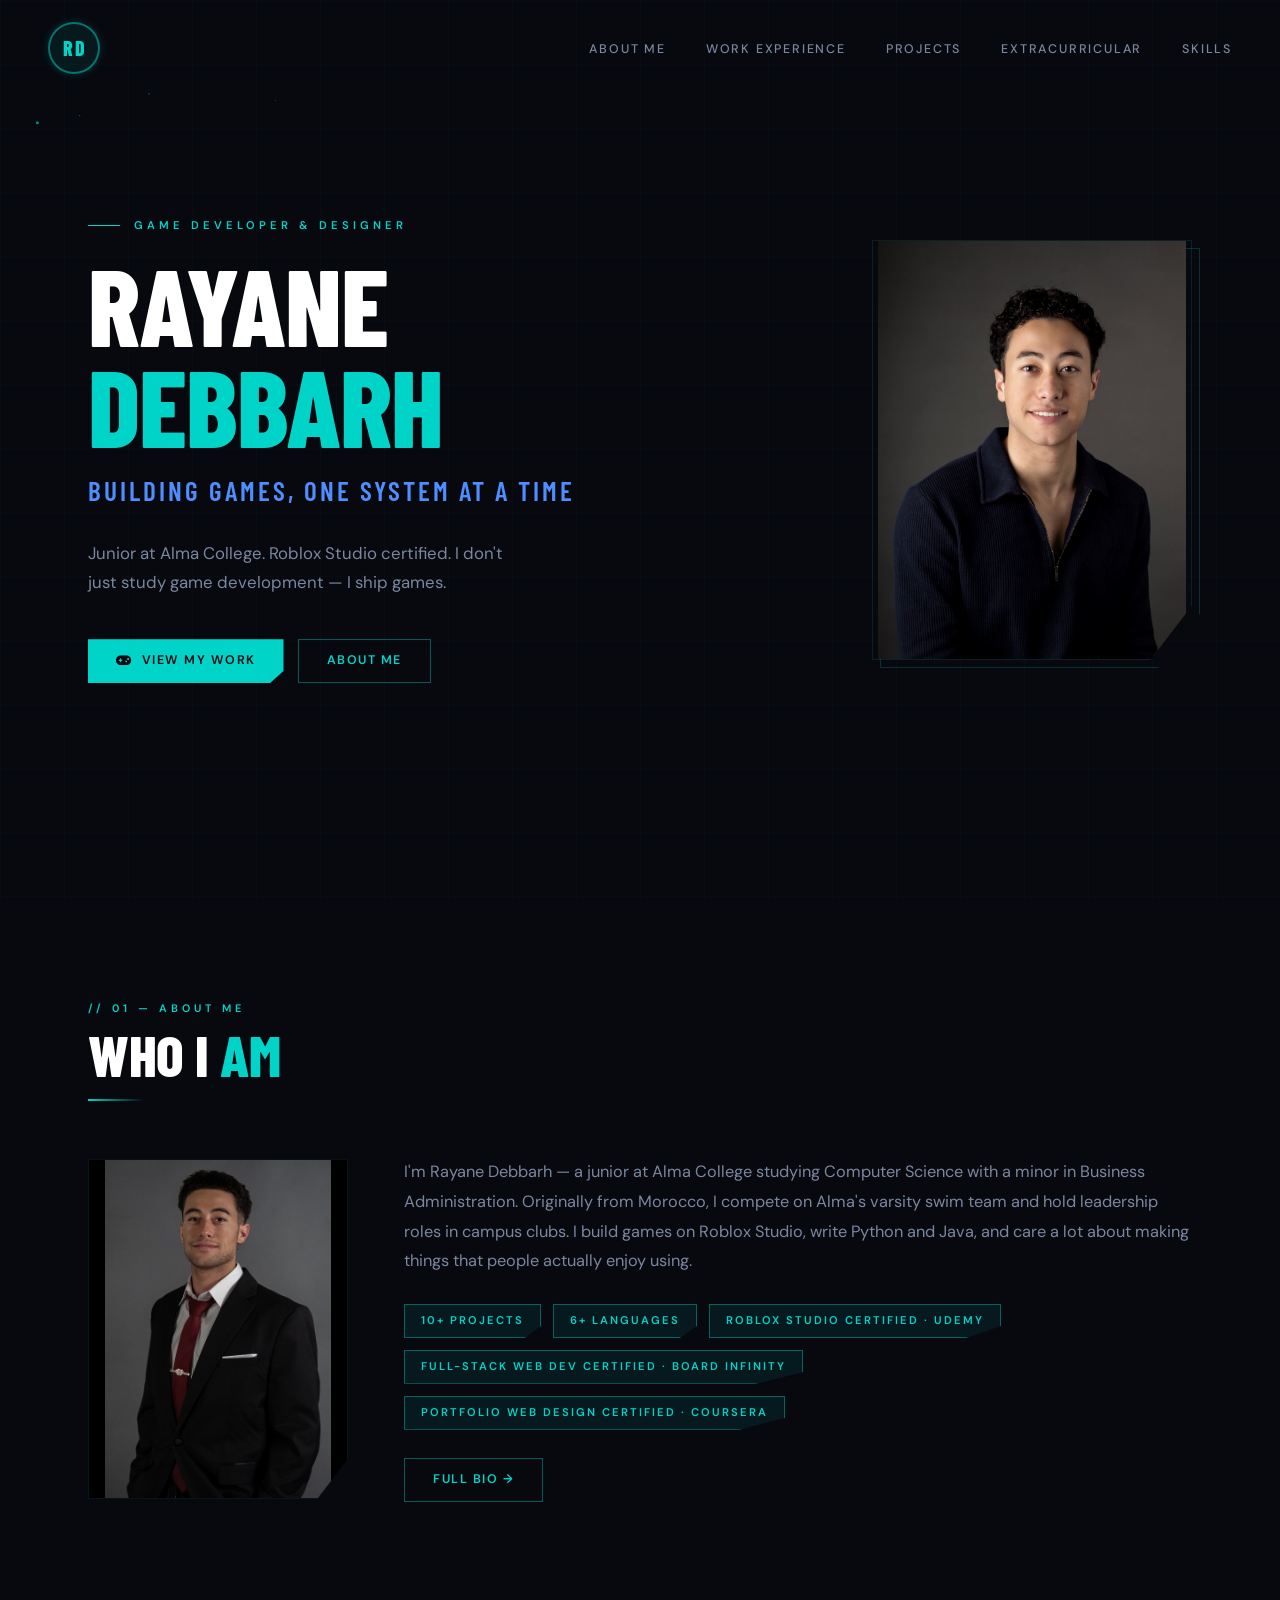
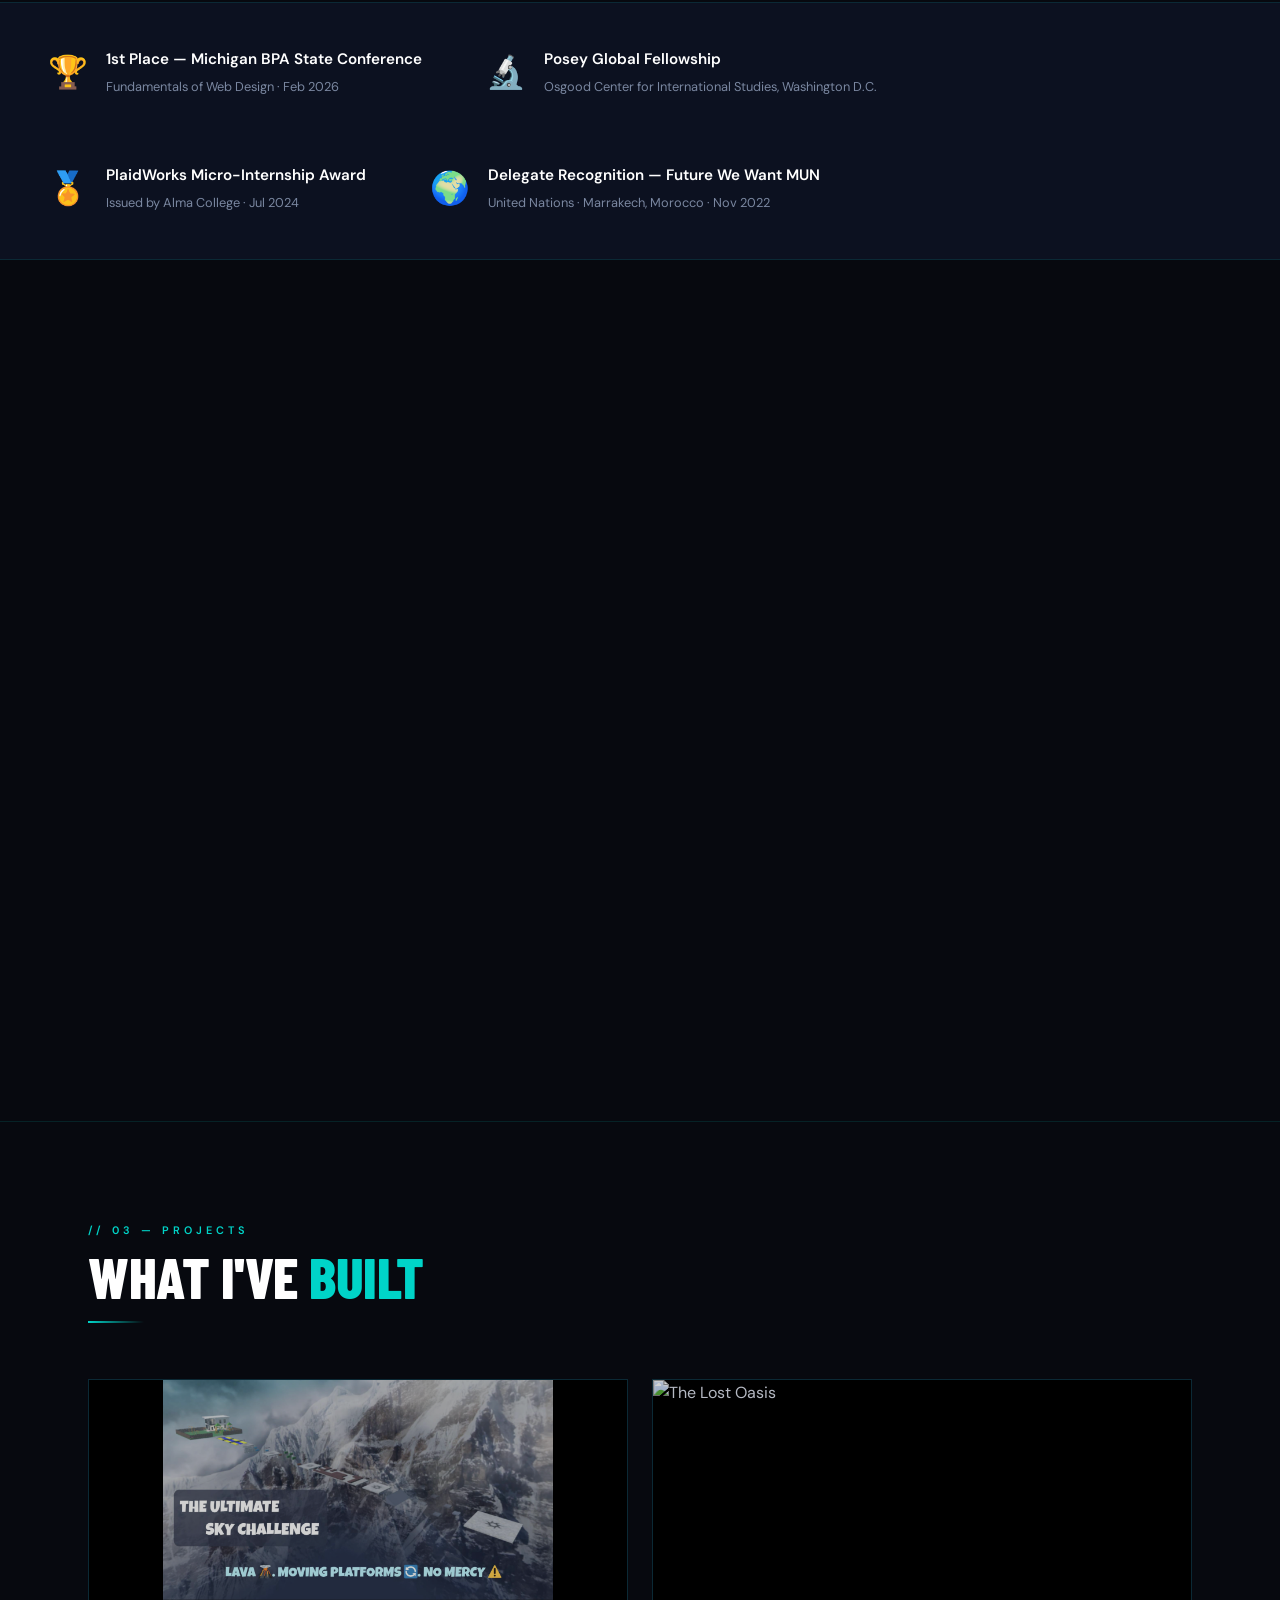
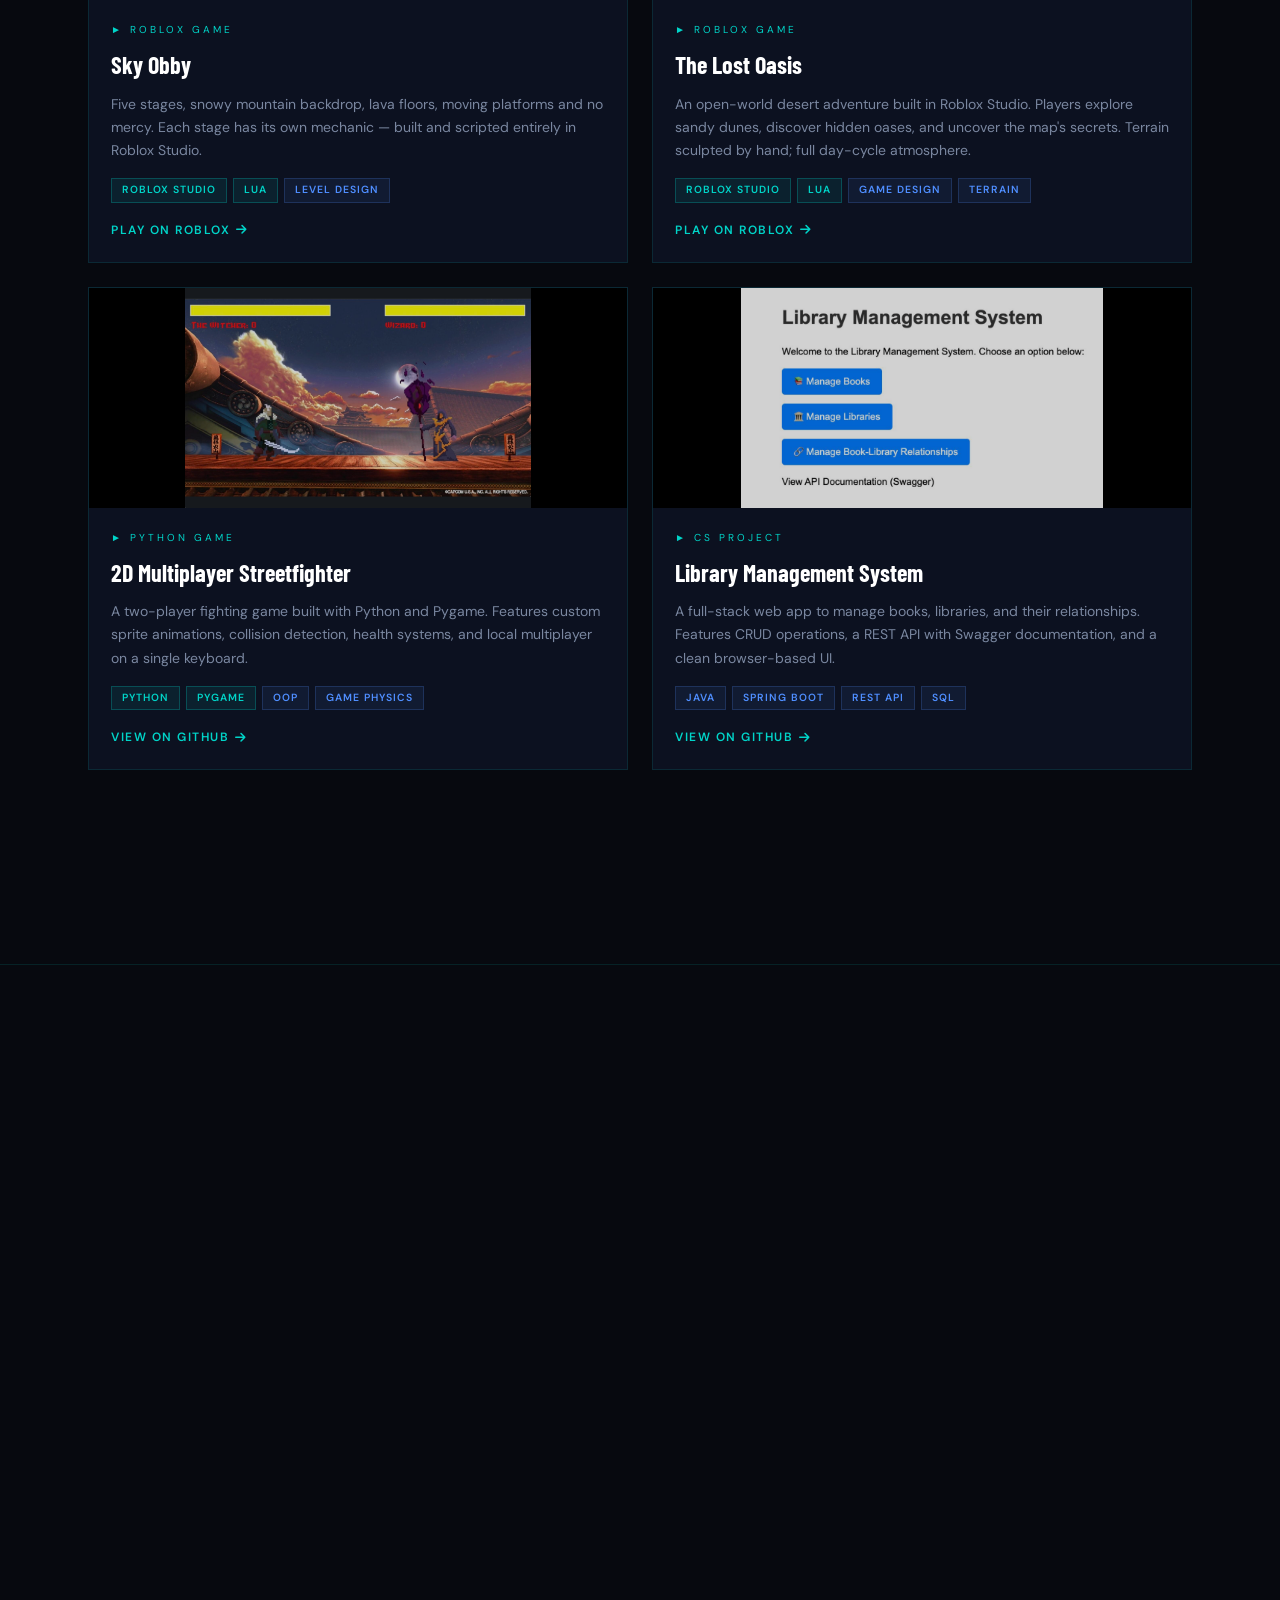
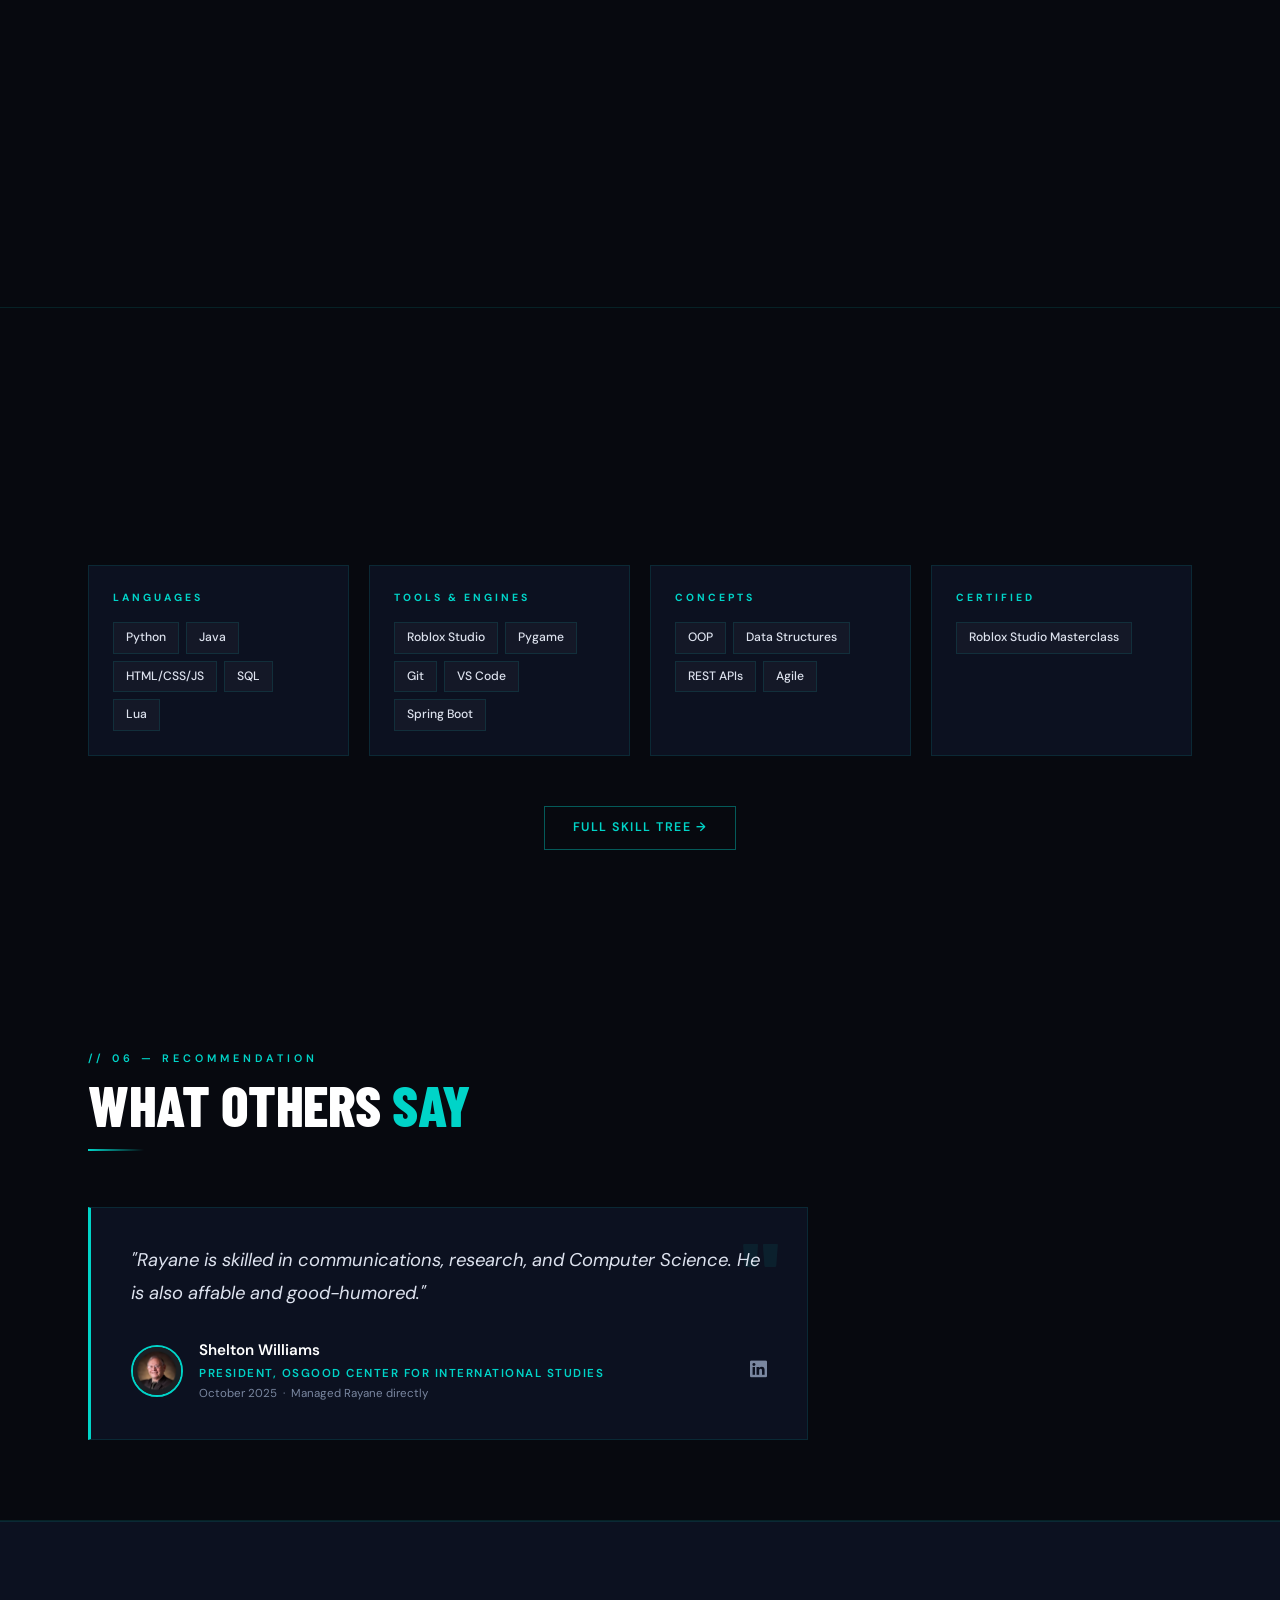
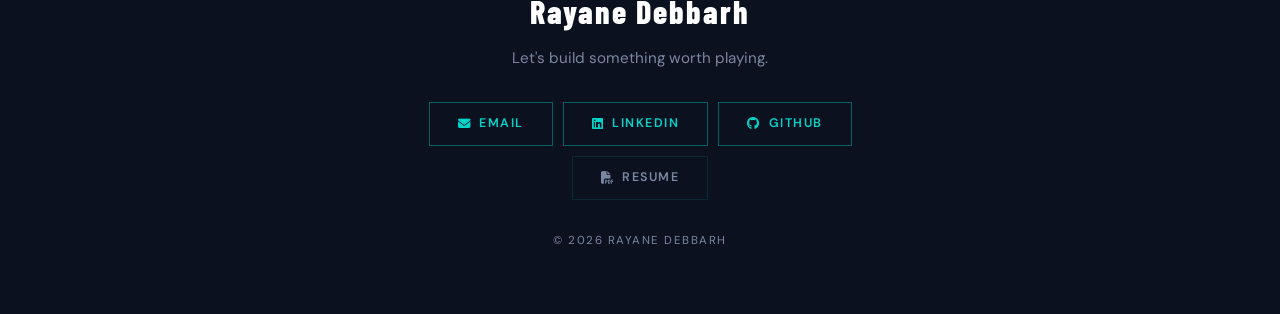
==== commit 5ae4873d: "Add favicon to html files" ====
--- a/index.html
+++ b/index.html
@@ -4,6 +4,10 @@
   <meta charset="UTF-8" />
   <meta name="viewport" content="width=device-width, initial-scale=1.0" />
   <title>Rayane Debbarh — Game Developer & CS Student</title>
+  <link rel="icon" type="image/png" href="favicon-96x96.png" sizes="96x96" />
+  <link rel="icon" type="image/svg+xml" href="favicon.svg" />
+  <link rel="shortcut icon" href="favicon.ico" />
+  <link rel="apple-touch-icon" sizes="180x180" href="apple-touch-icon.png" />
   <link rel="stylesheet" href="style.css" />
   <link rel="stylesheet" href="https://cdnjs.cloudflare.com/ajax/libs/font-awesome/6.5.0/css/all.min.css" crossorigin="anonymous" />
 </head>
